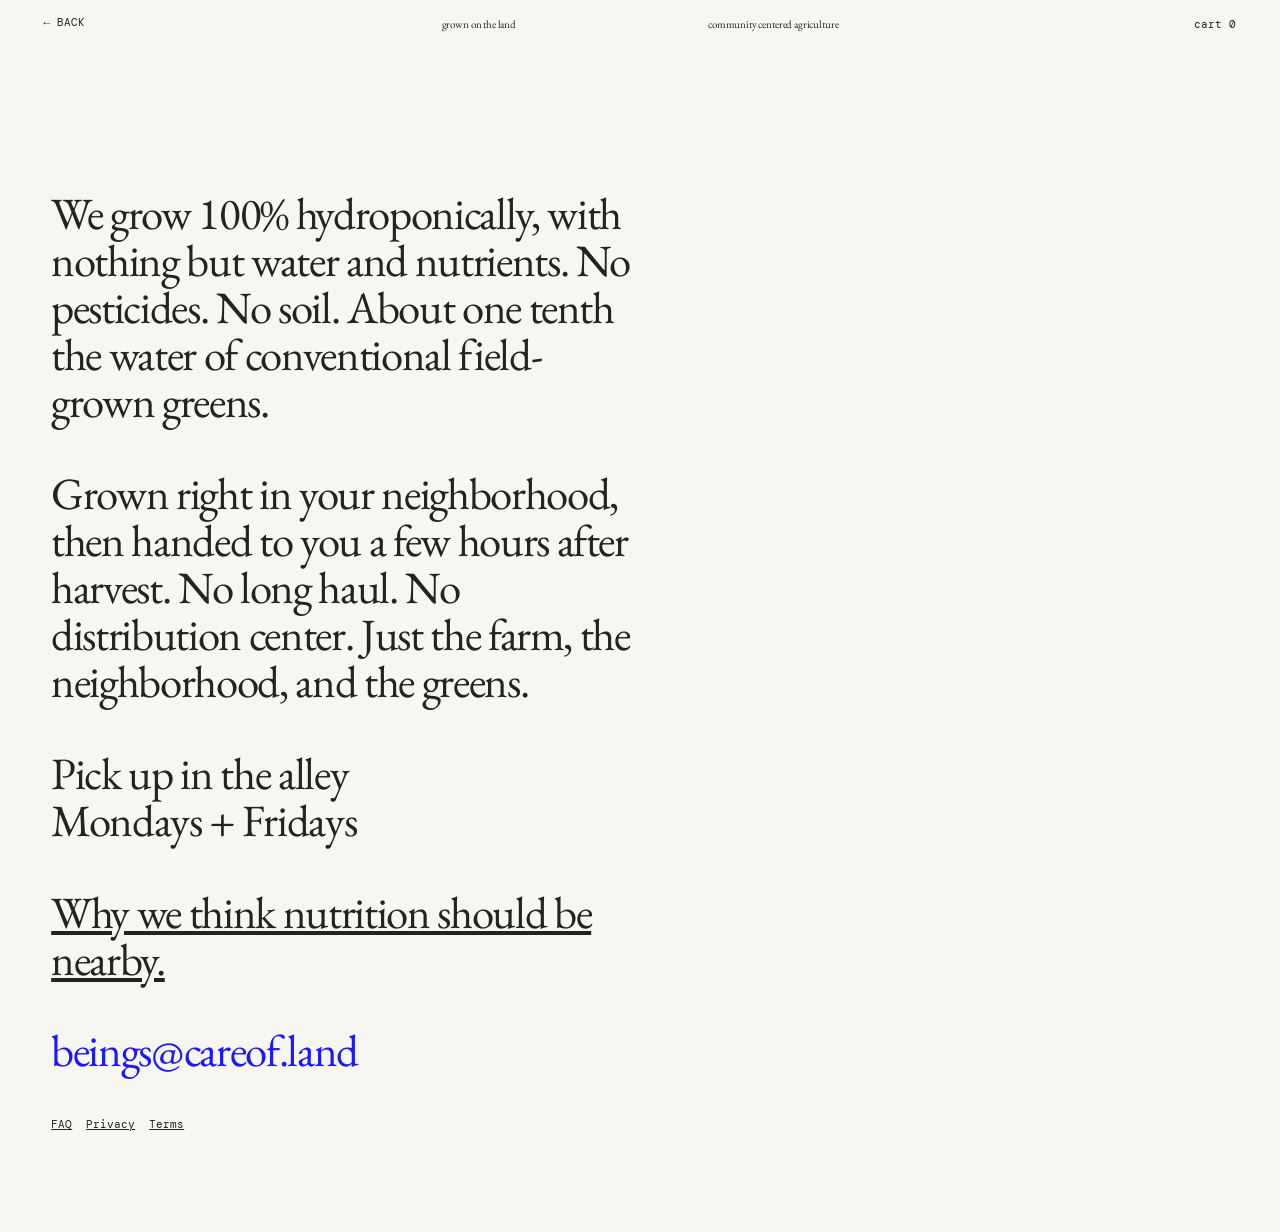
==== about.html @ 639a626f "Initial commit: grown on the land storefront Standalone break-out of the grown on the land greens st" ====
<!doctype html>
<html lang="en"><head><meta charset="utf-8"><meta name="viewport" content="width=device-width, initial-scale=1"><title>community centered agriculture — grown on the land</title><link rel="stylesheet" href="style.css"></head>
<body class="text-page about-page"><header class="site-header"><a class="site-title" href="index.html">grown on the land</a><nav aria-label="Primary"><a href="index.html">grown on the land</a><a href="about.html" aria-current="page">community centered agriculture</a></nav><button class="cart-toggle" type="button" aria-expanded="false" aria-controls="cart-drawer">cart <span data-cart-count>0</span></button></header><main class="prose"><p>We grow 100% hydroponically, with nothing but water and nutrients. No pesticides. No soil. About one tenth the water of conventional field-grown greens.</p><p>Grown right in your neighborhood, then handed to you a few hours after harvest. No long haul. No distribution center. Just the farm, the neighborhood, and the greens.</p><p>Pick up in the alley<br>Mondays + Fridays</p><p><a href="care.html">Why we think nutrition should be nearby.</a></p><p class="contact"><a href="mailto:beings@careof.land">beings@careof.land</a></p><p class="page-links"><a href="faq.html">FAQ</a> <a href="privacy.html">Privacy</a> <a href="terms.html">Terms</a></p></main><a class="back-link" href="index.html">← BACK</a><div id="cart-root"></div><script src="products.js"></script><script src="cart.js"></script></body></html>
---- style.css ----
@import url('https://fonts.googleapis.com/css2?family=DM+Mono:wght@400&family=EB+Garamond:wght@400&display=swap');
@font-face { font-family:"Alte Haas Grotesk"; src:url("fonts/AlteHaasGroteskBold.ttf") format("truetype"); font-style:normal; font-weight:700; font-display:swap; }
:root { --paper:#f8f6f2; --ink:#242321; --blue:rgba(2,0,255,.9); --green:#209c4f; --green-cream:#d0e6d5; --line:rgba(36,35,33,.25); }
* { box-sizing:border-box; } html { background:var(--paper); } body { margin:0; color:var(--ink); background:var(--paper); font-family:"DM Mono", monospace; font-size:11px; } a { color:inherit; } button { font:inherit; color:inherit; }
.site-header { position:fixed; inset:0 0 auto; z-index:20; display:grid; grid-template-columns:1fr auto 1fr; align-items:center; padding:17px 3.4vw; pointer-events:none; } .site-header a,.site-header button { pointer-events:auto; } .site-title { font-family:"EB Garamond",Garamond,serif; font-size:11px; font-weight:400; line-height:1.1; letter-spacing:-.014em; text-decoration:none; visibility:hidden; } nav { display:flex; gap:15vw; } nav a { font-family:"EB Garamond",Garamond,serif; font-size:11px; font-weight:400; line-height:1.1; letter-spacing:-.014em; text-decoration:none; } nav a:hover,.prose a:hover { text-decoration:underline; } .cart-toggle { justify-self:end; border:0; padding:0; background:none; cursor:pointer; }
.animal-index { position:relative; z-index:1; padding:62px 16px 8vh; max-width:1000px; } .animal { position:relative; width:max-content; max-width:100%; margin-bottom:.5em; } .animal-link { position:relative; z-index:2; display:block; border:0; margin:0; padding:0; background:none; text-align:left; cursor:pointer; font-family:"EB Garamond",Garamond,serif; font-style:italic; font-weight:400; font-size:clamp(2.8rem,4vw,4rem); line-height:1.05; letter-spacing:-.03em; text-decoration:none; white-space:nowrap; } .animal-image-btn { display:block; border:0; margin:0; padding:0; background:none; cursor:pointer; } .animal-image { position:absolute; z-index:1; left:55%; top:38%; width:min(42vw,470px); aspect-ratio:4/3; object-fit:cover; opacity:0; transform:translate(-12%,-46%) scale(.97); transition:opacity .2s ease,transform .25s ease; pointer-events:none; } .animal:hover .animal-image,.animal:focus-within .animal-image { opacity:1; transform:translate(-12%,-46%) scale(1); pointer-events:auto; }
.cart-hint { position:fixed; z-index:3; left:16px; bottom:11px; margin:0; padding:3px 8px 3px 0; background:var(--paper); color:rgba(0,0,0,.55); font-family:"Diatype Mono Variable","DM Mono",monospace; font-size:.55rem; font-variation-settings:'slnt' 0,'MONO' 1; pointer-events:none; }
.filter-nav { position:fixed; z-index:3; bottom:8px; left:50%; transform:translateX(-50%); } .filter-scroll { display:flex; gap:13px; align-items:center; white-space:nowrap; } .filter-nav button { padding:0; border:0; background:none; color:rgba(0,0,0,.75); font-family:"Diatype Mono Variable","DM Mono",monospace; font-size:.55rem; font-style:normal; font-weight:450; line-height:1.1; letter-spacing:0; font-variation-settings:'slnt' 0,'MONO' 1; text-transform:lowercase; cursor:pointer; } .filter-nav button:hover,.filter-nav button:focus-visible,.filter-nav button[aria-pressed="true"] { text-decoration:underline; text-underline-offset:2px; }
.back-link { position:fixed; z-index:21; top:17px; left:3.4vw; color:inherit; font-family:"DM Mono",monospace; font-size:11px; line-height:1; text-decoration:none; } .back-link:hover,.back-link:focus-visible { text-decoration:underline; text-underline-offset:2px; } .product-page .site-title { visibility:hidden; }
.index-page { background:transparent; } .landing { position:fixed; z-index:10; top:0; right:0; left:0; height:100vh; height:100svh; height:100dvh; padding-top:env(safe-area-inset-top); padding-bottom:env(safe-area-inset-bottom); overflow:hidden; background:var(--green); color:var(--green-cream); transition:opacity .24s ease,visibility .24s; } .landing-dismiss { position:fixed; z-index:50; top:0; right:0; left:0; height:100vh; height:100svh; height:100dvh; width:auto; border:0; padding:0; background:transparent; cursor:pointer; } .landing.is-gone,.landing-dismiss.is-gone { opacity:0; visibility:hidden; pointer-events:none; }
.landing-names { position:absolute; z-index:1; inset:0; overflow:hidden; padding:64px 16px 8vh; pointer-events:none; }
.landing-names span { display:block; font-family:"EB Garamond",Garamond,serif; font-style:italic; font-weight:400; font-size:clamp(1.8rem,3.2vw,3rem); line-height:1.15; letter-spacing:-.02em; color:var(--ink); white-space:nowrap; }
.landing-headline { position:relative; z-index:2; margin:0; padding:56px 16px 0; color:var(--green-cream); font-family:"Alte Haas Grotesk","Arial Rounded MT Bold",Arial,sans-serif; font-weight:700; letter-spacing:-.02em; text-transform:uppercase; }
.landing-headline-desktop { font-size:clamp(2.2rem,8vw,6.5rem); line-height:.98; }
.landing-headline-mobile { display:none; }
.landing-headline-small { font-size:.4em; letter-spacing:0; vertical-align:middle; }
.landing-italic { font-style:italic; }
.landing-underline { text-decoration:underline; text-underline-offset:4px; }
.landing > span { position:absolute; z-index:2; left:16px; bottom:calc(24px + env(safe-area-inset-bottom)); font-size:10px; color:var(--green-cream); }
.product { display:grid; grid-template-columns:minmax(0,1.25fr) minmax(260px,.75fr); gap:7vw; max-width:1240px; margin:auto; padding:96px 4vw 7vw; } .product-image { width:100%; aspect-ratio:4/3; object-fit:cover; } .product-info { align-self:start; padding-top:10px; } .product h1,.prose h1 { margin:0 0 28px; font-family:"EB Garamond",Garamond,serif; font-size:clamp(3.4rem,6vw,6rem); font-style:normal; font-weight:400; line-height:1.05; letter-spacing:-.03em; } .price { margin-bottom:32px; font-size:13px; } fieldset { border:0; margin:0 0 34px; padding:0; } legend { margin-bottom:12px; } .color-options { display:flex; flex-wrap:wrap; gap:8px; } .color-options button { border:1px solid var(--ink); padding:8px 10px; background:transparent; cursor:pointer; } .color-options button[aria-pressed="true"] { background:var(--ink); color:var(--paper); } .add-button { width:100%; border:1px solid var(--ink); padding:13px; background:var(--ink); color:var(--paper); cursor:pointer; } .add-button:hover { background:transparent; color:var(--ink); }
.prose { max-width:700px; padding:145px 4vw 10vh; } .prose p { max-width:590px; font-family:"EB Garamond",Garamond,serif; font-size:clamp(2rem,3.5vw,3.2rem); line-height:1.05; letter-spacing:-.03em; }
.story { position:relative; z-index:1; padding:62px 16px 8vh; max-width:1000px; } .story p { margin:0; font-family:"EB Garamond",Garamond,serif; font-weight:400; font-size:clamp(2.8rem,5vw,4.5rem); line-height:1.05; letter-spacing:-.03em; }
.term { position:relative; display:inline-block; }
.term-italic { font-style:italic; }
.term-underline { text-decoration:underline; text-underline-offset:4px; }
.term-image { position:absolute; z-index:5; left:50%; bottom:100%; margin-bottom:16px; width:min(40vw,420px); aspect-ratio:4/3; object-fit:cover; opacity:0; transform:translate(-50%,6px) scale(.97); transition:opacity .2s ease,transform .25s ease; pointer-events:none; }
.term:hover .term-image,.term:focus .term-image,.term:focus-within .term-image { opacity:1; transform:translate(-50%,0) scale(1); pointer-events:auto; }
.contact a { color:var(--blue); text-decoration:none; } .contact a:hover,.contact a:focus-visible { text-decoration:none; } .page-links { display:flex; gap:14px; font-family:"Diatype Mono Variable","DM Mono",monospace !important; font-size:11px !important; letter-spacing:0 !important; } .about-page .site-title { visibility:hidden; } .faq section { margin:0 0 58px; } .faq h2 { margin:0 0 16px; font-family:"EB Garamond",Garamond,serif; font-size:clamp(2.8rem,4vw,4rem); font-style:italic; font-weight:400; line-height:1; letter-spacing:-.03em; } .faq h3 { margin:24px 0 5px; font-family:"Diatype Mono Variable","DM Mono",monospace; font-size:11px; font-weight:400; } .faq h3 + p { margin:0; font-size:clamp(1.35rem,2vw,1.8rem); line-height:1.03; }
.terms p { max-width:590px; font-size:clamp(1.35rem,2vw,1.8rem); line-height:1.05; letter-spacing:-.03em; }
.cart-backdrop { position:fixed; z-index:29; inset:0; background:rgba(36,35,33,.16); } .cart-drawer { position:fixed; z-index:30; top:0; right:0; height:100%; width:min(440px,100%); padding:30px; background:var(--paper); border-left:1px solid var(--ink); transform:translateX(101%); transition:transform .25s ease; display:flex; flex-direction:column; } .cart-drawer.open { transform:translateX(0); } .cart-head { display:flex; justify-content:space-between; margin-bottom:35px; } .cart-close { border:0; padding:0; background:none; cursor:pointer; } .cart-item { display:grid; grid-template-columns:76px 1fr auto; gap:12px; margin-bottom:18px; } .cart-item img { width:76px; height:57px; object-fit:cover; } .cart-item p { margin:0 0 5px; } .remove { align-self:end; border:0; padding:0; background:none; text-decoration:underline; cursor:pointer; } .cart-footer { margin-top:auto; border-top:1px solid var(--line); padding-top:16px; } .checkout { display:block; width:100%; margin-top:14px; border:1px solid var(--ink); padding:13px; background:var(--ink); color:var(--paper); text-align:center; text-decoration:none; }
@media (max-width:650px) { .site-header { padding:18px 18px; grid-template-columns:1fr auto 1fr; } .site-title { visibility:visible; font-size:11px; } .site-header nav { display:flex; justify-self:center; gap:0; } .site-header nav a:first-child { display:none; } .index-page { height:100dvh; overflow:hidden; } .index-page main { height:100%; overflow-y:auto; -webkit-overflow-scrolling:touch; } .animal-index { padding:62px 18px 90px; } .animal-link { font-size:13vw; line-height:1.05; white-space:normal; margin-bottom:.2em; } .animal-image { display:none; } .term-image { display:none; } .filter-nav { left:0; right:0; bottom:0; width:100%; transform:none; padding:14px 12px calc(14px + env(safe-area-inset-bottom)); background:var(--paper); border-top:1px solid var(--line); } .filter-nav::after { content:""; position:fixed; z-index:3; left:0; right:0; bottom:-150px; height:150px; background:var(--paper); pointer-events:none; } .filter-scroll { justify-content:center; gap:16px; max-width:100%; overflow-x:auto; } .filter-nav button { font-size:.7rem; } .back-link { top:18px; left:18px; font-size:11px; } .cart-hint { left:0; bottom:calc(58px + env(safe-area-inset-bottom)); padding:4px 10px; font-size:.5rem; } .landing-names { padding:70px 18px 90px; } .landing-names span { font-size:clamp(1.4rem,7vw,2rem); } .landing-headline { padding:70px 18px 0; } .landing-headline-desktop { display:none; } .landing-headline-mobile { display:block; font-size:clamp(2.4rem,15vw,4.5rem); line-height:1.03; } .product { display:block; padding:65px 18px 9vh; } .product-info { padding-top:28px; } .prose { padding:110px 18px 9vh; } .story { padding:90px 18px 12vh; } .story p { font-size:10vw; } }
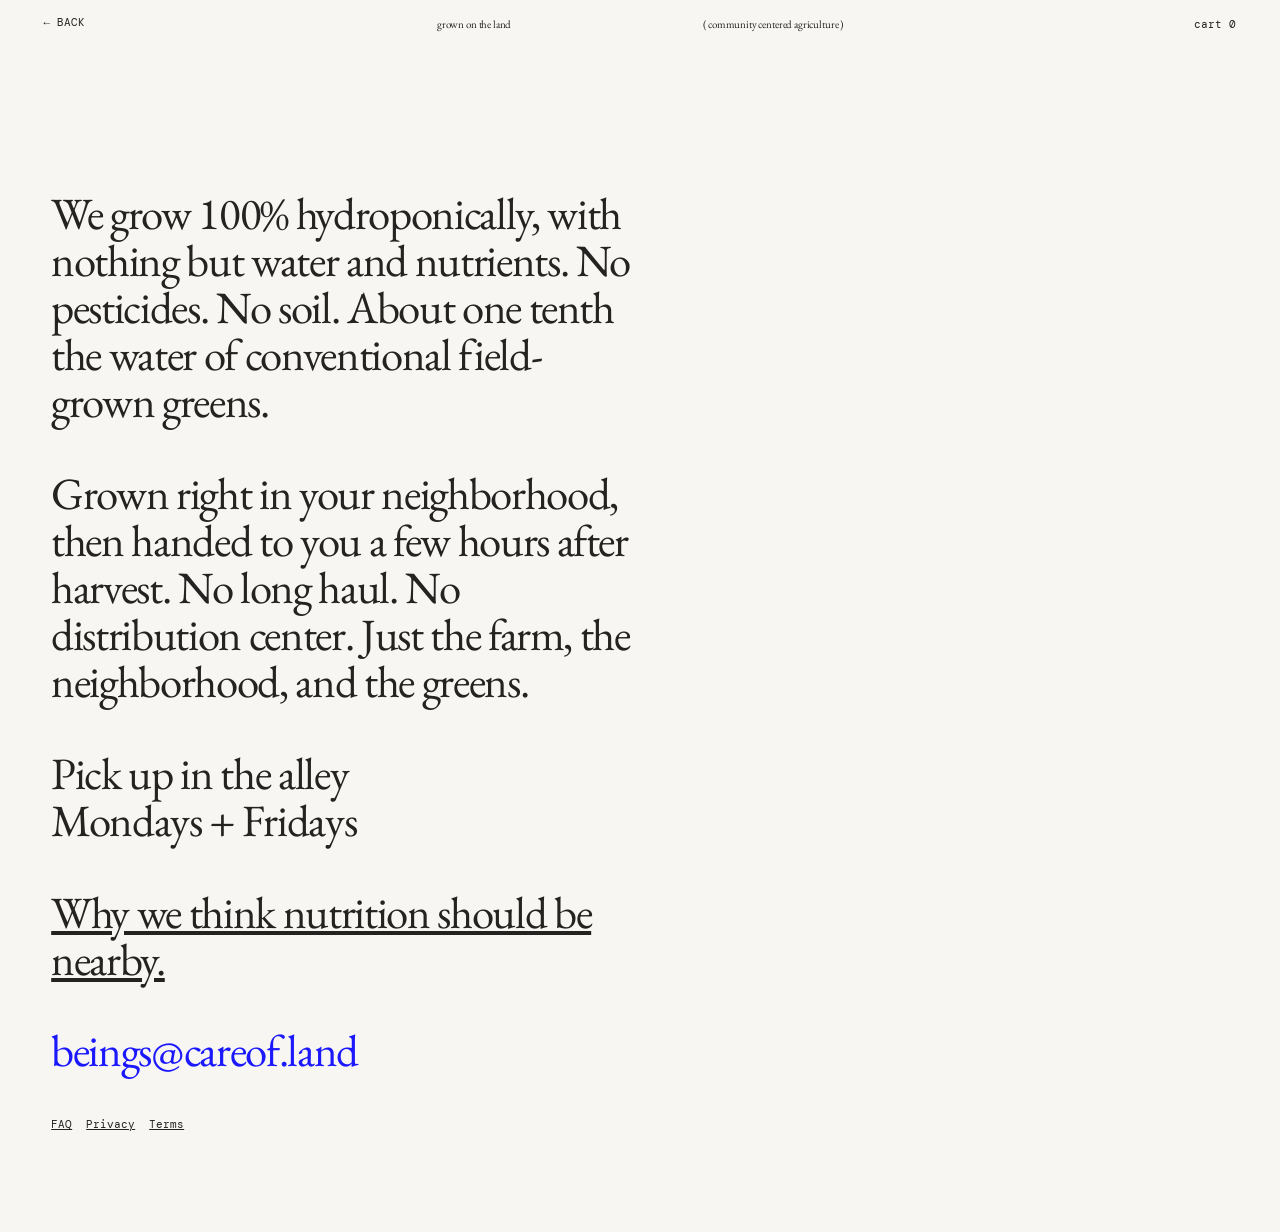
==== commit 89898fad: "New care.html copy; parenthesize CCA nav label Co-Authored-By: Claude Sonnet 5 <noreply@anthropic.co" ====
--- a/about.html
+++ b/about.html
@@ -1,3 +1,3 @@
 <!doctype html>
 <html lang="en"><head><meta charset="utf-8"><meta name="viewport" content="width=device-width, initial-scale=1"><title>community centered agriculture — grown on the land</title><link rel="stylesheet" href="style.css"></head>
-<body class="text-page about-page"><header class="site-header"><a class="site-title" href="index.html">grown on the land</a><nav aria-label="Primary"><a href="index.html">grown on the land</a><a href="about.html" aria-current="page">community centered agriculture</a></nav><button class="cart-toggle" type="button" aria-expanded="false" aria-controls="cart-drawer">cart <span data-cart-count>0</span></button></header><main class="prose"><p>We grow 100% hydroponically, with nothing but water and nutrients. No pesticides. No soil. About one tenth the water of conventional field-grown greens.</p><p>Grown right in your neighborhood, then handed to you a few hours after harvest. No long haul. No distribution center. Just the farm, the neighborhood, and the greens.</p><p>Pick up in the alley<br>Mondays + Fridays</p><p><a href="care.html">Why we think nutrition should be nearby.</a></p><p class="contact"><a href="mailto:beings@careof.land">beings@careof.land</a></p><p class="page-links"><a href="faq.html">FAQ</a> <a href="privacy.html">Privacy</a> <a href="terms.html">Terms</a></p></main><a class="back-link" href="index.html">← BACK</a><div id="cart-root"></div><script src="products.js"></script><script src="cart.js"></script></body></html>
+<body class="text-page about-page"><header class="site-header"><a class="site-title" href="index.html">grown on the land</a><nav aria-label="Primary"><a href="index.html">grown on the land</a><a href="about.html" aria-current="page">( community centered agriculture )</a></nav><button class="cart-toggle" type="button" aria-expanded="false" aria-controls="cart-drawer">cart <span data-cart-count>0</span></button></header><main class="prose"><p>We grow 100% hydroponically, with nothing but water and nutrients. No pesticides. No soil. About one tenth the water of conventional field-grown greens.</p><p>Grown right in your neighborhood, then handed to you a few hours after harvest. No long haul. No distribution center. Just the farm, the neighborhood, and the greens.</p><p>Pick up in the alley<br>Mondays + Fridays</p><p><a href="care.html">Why we think nutrition should be nearby.</a></p><p class="contact"><a href="mailto:beings@careof.land">beings@careof.land</a></p><p class="page-links"><a href="faq.html">FAQ</a> <a href="privacy.html">Privacy</a> <a href="terms.html">Terms</a></p></main><a class="back-link" href="index.html">← BACK</a><div id="cart-root"></div><script src="products.js"></script><script src="cart.js"></script></body></html>
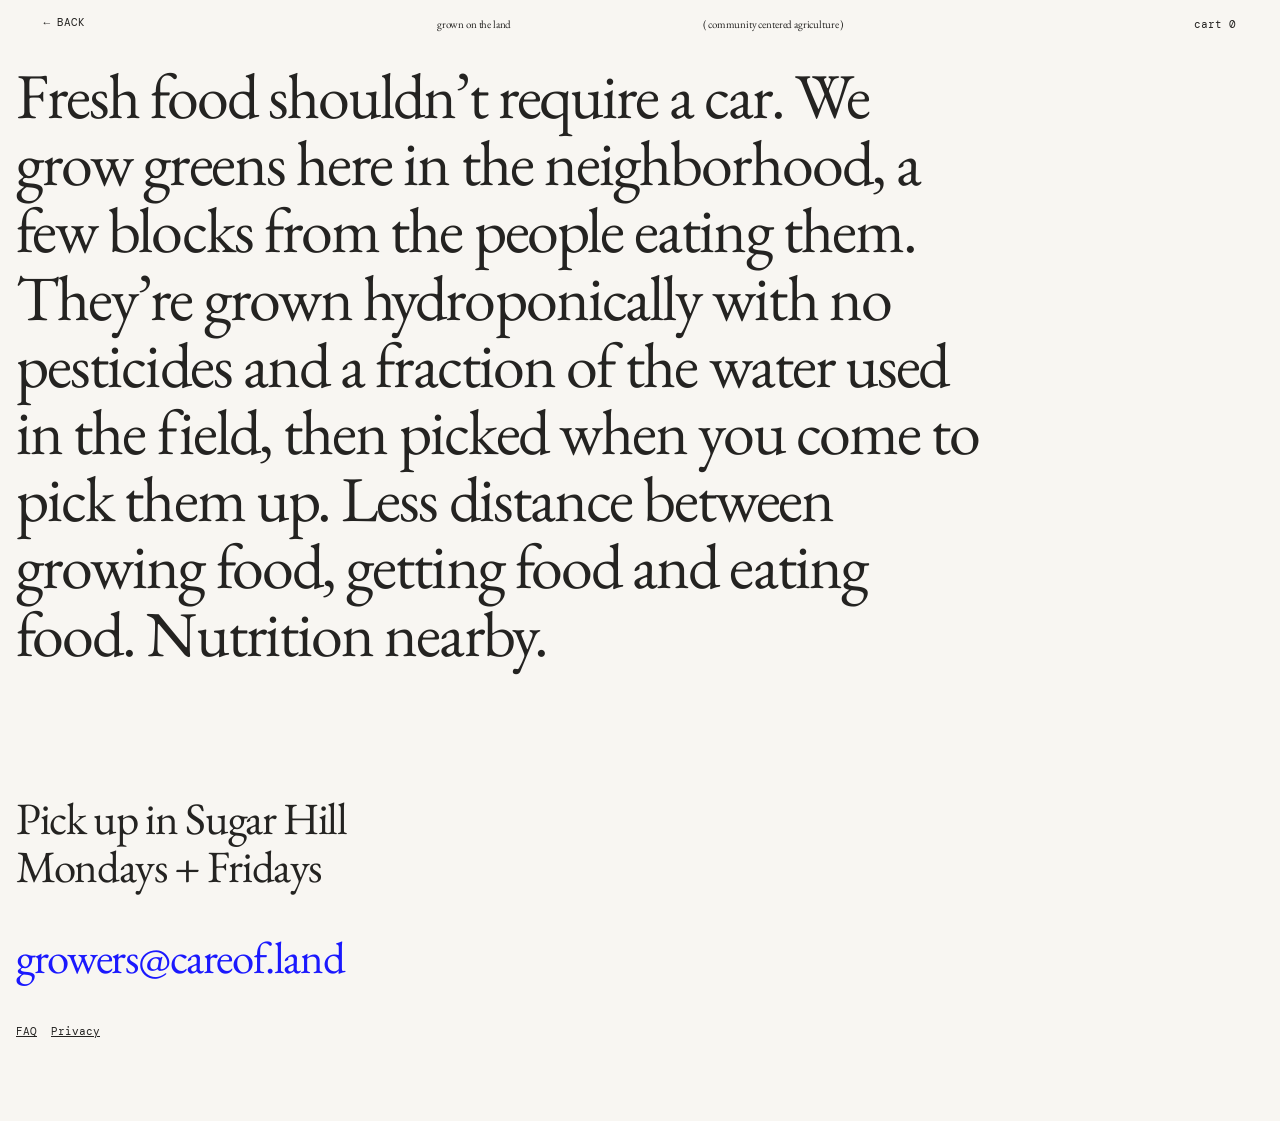
==== commit 49a501ab: "Merge CCA bio into care essay design; rewrite FAQ/Privacy; trim footer - about.html now carries the " ====
--- a/about.html
+++ b/about.html
@@ -1,3 +1,3 @@
 <!doctype html>
 <html lang="en"><head><meta charset="utf-8"><meta name="viewport" content="width=device-width, initial-scale=1"><title>community centered agriculture — grown on the land</title><link rel="stylesheet" href="style.css"></head>
-<body class="text-page about-page"><header class="site-header"><a class="site-title" href="index.html">grown on the land</a><nav aria-label="Primary"><a href="index.html">grown on the land</a><a href="about.html" aria-current="page">( community centered agriculture )</a></nav><button class="cart-toggle" type="button" aria-expanded="false" aria-controls="cart-drawer">cart <span data-cart-count>0</span></button></header><main class="prose"><p>We grow 100% hydroponically, with nothing but water and nutrients. No pesticides. No soil. About one tenth the water of conventional field-grown greens.</p><p>Grown right in your neighborhood, then handed to you a few hours after harvest. No long haul. No distribution center. Just the farm, the neighborhood, and the greens.</p><p>Pick up in the alley<br>Mondays + Fridays</p><p><a href="care.html">Why we think nutrition should be nearby.</a></p><p class="contact"><a href="mailto:beings@careof.land">beings@careof.land</a></p><p class="page-links"><a href="faq.html">FAQ</a> <a href="privacy.html">Privacy</a> <a href="terms.html">Terms</a></p></main><a class="back-link" href="index.html">← BACK</a><div id="cart-root"></div><script src="products.js"></script><script src="cart.js"></script></body></html>
+<body class="text-page about-page"><header class="site-header"><a class="site-title" href="index.html">grown on the land</a><nav aria-label="Primary"><a href="index.html">grown on the land</a><a href="about.html" aria-current="page">( community centered agriculture )</a></nav><button class="cart-toggle" type="button" aria-expanded="false" aria-controls="cart-drawer">cart <span data-cart-count>0</span></button></header><main><div class="story"><p>Fresh food shouldn’t require a car. We grow greens here in the neighborhood, a few blocks from the people eating them. They’re grown hydroponically with no pesticides and a fraction of the water used in the field, then picked when you come to pick them up. Less distance between growing food, getting food and eating food. Nutrition nearby.</p></div><div class="prose"><p>Pick up in Sugar Hill<br>Mondays + Fridays</p><p class="contact"><a href="mailto:growers@careof.land">growers@careof.land</a></p><p class="page-links"><a href="faq.html">FAQ</a> <a href="privacy.html">Privacy</a></p></div></main><a class="back-link" href="index.html">← BACK</a><div id="cart-root"></div><script src="products.js"></script><script src="cart.js"></script></body></html>
--- a/style.css
+++ b/style.css
@@ -19,6 +19,7 @@
 .landing > span { position:absolute; z-index:2; left:16px; bottom:calc(24px + env(safe-area-inset-bottom)); font-size:10px; color:var(--green-cream); }
 .product { display:grid; grid-template-columns:minmax(0,1.25fr) minmax(260px,.75fr); gap:7vw; max-width:1240px; margin:auto; padding:96px 4vw 7vw; } .product-image { width:100%; aspect-ratio:4/3; object-fit:cover; } .product-info { align-self:start; padding-top:10px; } .product h1,.prose h1 { margin:0 0 28px; font-family:"EB Garamond",Garamond,serif; font-size:clamp(3.4rem,6vw,6rem); font-style:normal; font-weight:400; line-height:1.05; letter-spacing:-.03em; } .price { margin-bottom:32px; font-size:13px; } fieldset { border:0; margin:0 0 34px; padding:0; } legend { margin-bottom:12px; } .color-options { display:flex; flex-wrap:wrap; gap:8px; } .color-options button { border:1px solid var(--ink); padding:8px 10px; background:transparent; cursor:pointer; } .color-options button[aria-pressed="true"] { background:var(--ink); color:var(--paper); } .add-button { width:100%; border:1px solid var(--ink); padding:13px; background:var(--ink); color:var(--paper); cursor:pointer; } .add-button:hover { background:transparent; color:var(--ink); }
 .prose { max-width:700px; padding:145px 4vw 10vh; } .prose p { max-width:590px; font-family:"EB Garamond",Garamond,serif; font-size:clamp(2rem,3.5vw,3.2rem); line-height:1.05; letter-spacing:-.03em; }
+.story + .prose { max-width:1000px; padding:12px 16px 8vh; }
 .story { position:relative; z-index:1; padding:62px 16px 8vh; max-width:1000px; } .story p { margin:0; font-family:"EB Garamond",Garamond,serif; font-weight:400; font-size:clamp(2.8rem,5vw,4.5rem); line-height:1.05; letter-spacing:-.03em; }
 .term { position:relative; display:inline-block; }
 .term-italic { font-style:italic; }
@@ -28,4 +29,4 @@
 .contact a { color:var(--blue); text-decoration:none; } .contact a:hover,.contact a:focus-visible { text-decoration:none; } .page-links { display:flex; gap:14px; font-family:"Diatype Mono Variable","DM Mono",monospace !important; font-size:11px !important; letter-spacing:0 !important; } .about-page .site-title { visibility:hidden; } .faq section { margin:0 0 58px; } .faq h2 { margin:0 0 16px; font-family:"EB Garamond",Garamond,serif; font-size:clamp(2.8rem,4vw,4rem); font-style:italic; font-weight:400; line-height:1; letter-spacing:-.03em; } .faq h3 { margin:24px 0 5px; font-family:"Diatype Mono Variable","DM Mono",monospace; font-size:11px; font-weight:400; } .faq h3 + p { margin:0; font-size:clamp(1.35rem,2vw,1.8rem); line-height:1.03; }
 .terms p { max-width:590px; font-size:clamp(1.35rem,2vw,1.8rem); line-height:1.05; letter-spacing:-.03em; }
 .cart-backdrop { position:fixed; z-index:29; inset:0; background:rgba(36,35,33,.16); } .cart-drawer { position:fixed; z-index:30; top:0; right:0; height:100%; width:min(440px,100%); padding:30px; background:var(--paper); border-left:1px solid var(--ink); transform:translateX(101%); transition:transform .25s ease; display:flex; flex-direction:column; } .cart-drawer.open { transform:translateX(0); } .cart-head { display:flex; justify-content:space-between; margin-bottom:35px; } .cart-close { border:0; padding:0; background:none; cursor:pointer; } .cart-item { display:grid; grid-template-columns:76px 1fr auto; gap:12px; margin-bottom:18px; } .cart-item img { width:76px; height:57px; object-fit:cover; } .cart-item p { margin:0 0 5px; } .remove { align-self:end; border:0; padding:0; background:none; text-decoration:underline; cursor:pointer; } .cart-footer { margin-top:auto; border-top:1px solid var(--line); padding-top:16px; } .checkout { display:block; width:100%; margin-top:14px; border:1px solid var(--ink); padding:13px; background:var(--ink); color:var(--paper); text-align:center; text-decoration:none; }
-@media (max-width:650px) { .site-header { padding:18px 18px; grid-template-columns:1fr auto 1fr; } .site-title { visibility:visible; font-size:11px; } .site-header nav { display:flex; justify-self:center; gap:0; } .site-header nav a:first-child { display:none; } .index-page { height:100dvh; overflow:hidden; } .index-page main { height:100%; overflow-y:auto; -webkit-overflow-scrolling:touch; } .animal-index { padding:62px 18px 90px; } .animal-link { font-size:13vw; line-height:1.05; white-space:normal; margin-bottom:.2em; } .animal-image { display:none; } .term-image { display:none; } .filter-nav { left:0; right:0; bottom:0; width:100%; transform:none; padding:14px 12px calc(14px + env(safe-area-inset-bottom)); background:var(--paper); border-top:1px solid var(--line); } .filter-nav::after { content:""; position:fixed; z-index:3; left:0; right:0; bottom:-150px; height:150px; background:var(--paper); pointer-events:none; } .filter-scroll { justify-content:center; gap:16px; max-width:100%; overflow-x:auto; } .filter-nav button { font-size:.7rem; } .back-link { top:18px; left:18px; font-size:11px; } .cart-hint { left:0; bottom:calc(58px + env(safe-area-inset-bottom)); padding:4px 10px; font-size:.5rem; } .landing-names { padding:70px 18px 90px; } .landing-names span { font-size:clamp(1.4rem,7vw,2rem); } .landing-headline { padding:70px 18px 0; } .landing-headline-desktop { display:none; } .landing-headline-mobile { display:block; font-size:clamp(2.4rem,15vw,4.5rem); line-height:1.03; } .product { display:block; padding:65px 18px 9vh; } .product-info { padding-top:28px; } .prose { padding:110px 18px 9vh; } .story { padding:90px 18px 12vh; } .story p { font-size:10vw; } }
+@media (max-width:650px) { .site-header { padding:18px 18px; grid-template-columns:1fr auto 1fr; } .site-title { visibility:visible; font-size:11px; } .site-header nav { display:flex; justify-self:center; gap:0; } .site-header nav a:first-child { display:none; } .index-page { height:100dvh; overflow:hidden; } .index-page main { height:100%; overflow-y:auto; -webkit-overflow-scrolling:touch; } .animal-index { padding:62px 18px 90px; } .animal-link { font-size:13vw; line-height:1.05; white-space:normal; margin-bottom:.2em; } .animal-image { display:none; } .term-image { display:none; } .filter-nav { left:0; right:0; bottom:0; width:100%; transform:none; padding:14px 12px calc(14px + env(safe-area-inset-bottom)); background:var(--paper); border-top:1px solid var(--line); } .filter-nav::after { content:""; position:fixed; z-index:3; left:0; right:0; bottom:-150px; height:150px; background:var(--paper); pointer-events:none; } .filter-scroll { justify-content:center; gap:16px; max-width:100%; overflow-x:auto; } .filter-nav button { font-size:.7rem; } .back-link { top:18px; left:18px; font-size:11px; } .cart-hint { left:0; bottom:calc(58px + env(safe-area-inset-bottom)); padding:4px 10px; font-size:.5rem; } .landing-names { padding:70px 18px 90px; } .landing-names span { font-size:clamp(1.4rem,7vw,2rem); } .landing-headline { padding:70px 18px 0; } .landing-headline-desktop { display:none; } .landing-headline-mobile { display:block; font-size:clamp(2.4rem,15vw,4.5rem); line-height:1.03; } .product { display:block; padding:65px 18px 9vh; } .product-info { padding-top:28px; } .prose { padding:110px 18px 9vh; } .story { padding:90px 18px 12vh; } .story p { font-size:10vw; } .story + .prose { padding:6px 18px 9vh; } }
